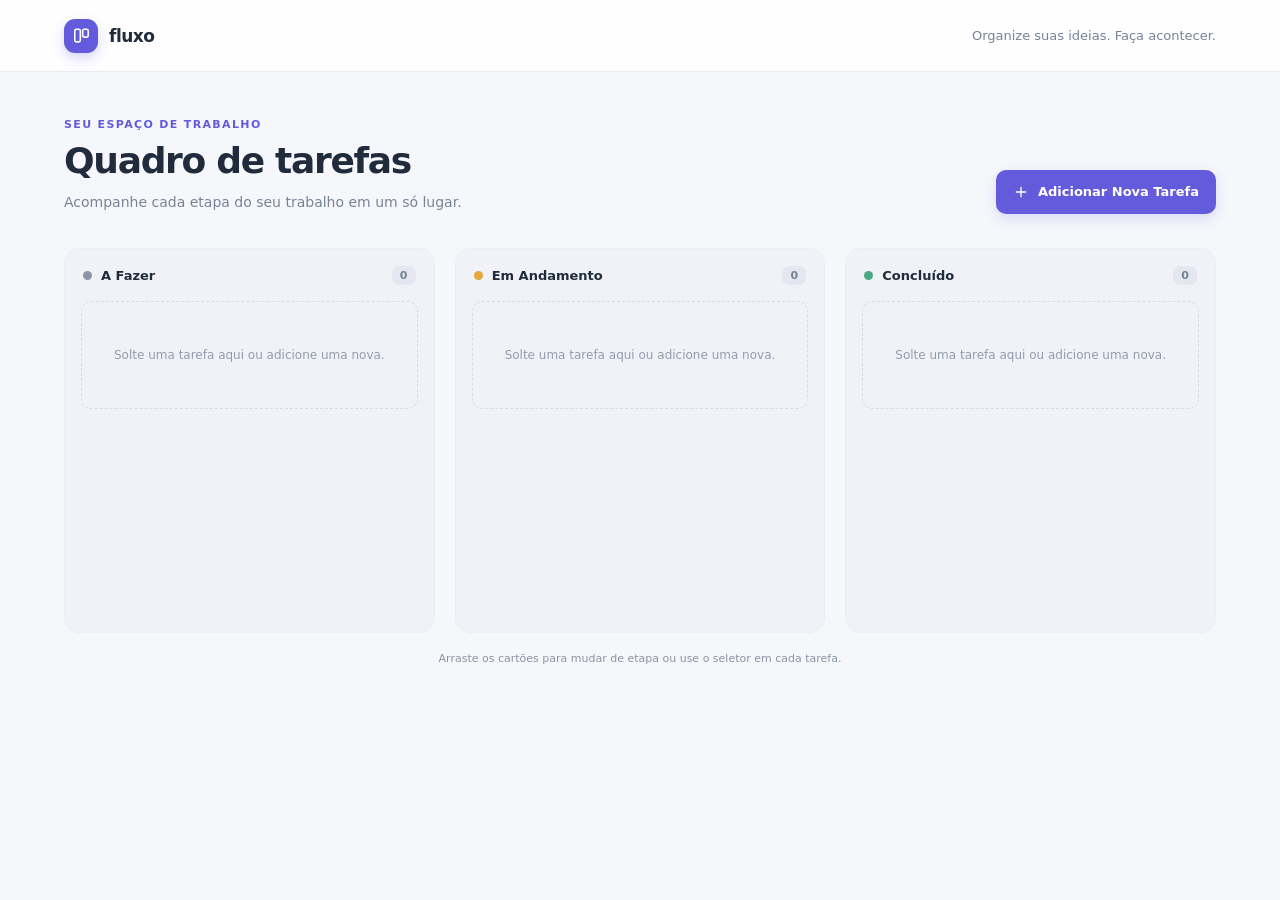
==== index.html @ c1316057 "Add files via upload" ====
<!doctype html>
<html lang="pt-BR">
<head>
  <meta charset="utf-8">
  <meta name="viewport" content="width=device-width, initial-scale=1">
  <meta name="theme-color" content="#f6f7fb">
  <title>Fluxo — Quadro Kanban</title>
  <style>
    :root {
      color-scheme: light;
      --ink: #202b3c;
      --muted: #788397;
      --line: #e8ebf1;
      --surface: #fff;
      --canvas: #f6f7fb;
      --accent: #635bdb;
      --accent-dark: #5149c5;
      --shadow: 0 8px 24px rgba(31, 42, 68, .055);
      font-family: Inter, ui-sans-serif, system-ui, -apple-system, BlinkMacSystemFont, "Segoe UI", sans-serif;
    }

    * { box-sizing: border-box; }

    body {
      min-width: 320px;
      min-height: 100vh;
      margin: 0;
      color: var(--ink);
      background: var(--canvas);
    }

    button, input, textarea, select { font: inherit; }
    button { cursor: pointer; }

    .topbar {
      height: 72px;
      display: flex;
      align-items: center;
      justify-content: space-between;
      gap: 20px;
      padding: 0 clamp(20px, 5vw, 72px);
      background: rgba(255, 255, 255, .92);
      border-bottom: 1px solid var(--line);
    }

    .brand {
      display: inline-flex;
      align-items: center;
      gap: 11px;
      font-size: 17px;
      font-weight: 750;
      letter-spacing: -.5px;
    }

    .brand-mark {
      width: 34px;
      height: 34px;
      display: grid;
      place-items: center;
      border-radius: 11px;
      color: #fff;
      background: var(--accent);
      box-shadow: 0 5px 12px rgba(99, 91, 219, .25);
    }

    .topbar-note {
      color: var(--muted);
      font-size: 13px;
    }

    main {
      width: min(1440px, 100%);
      margin: 0 auto;
      padding: 46px clamp(20px, 5vw, 72px) 64px;
    }

    .page-heading {
      display: flex;
      align-items: flex-end;
      justify-content: space-between;
      gap: 24px;
      margin-bottom: 34px;
    }

    .eyebrow {
      margin: 0 0 9px;
      color: var(--accent);
      font-size: 11px;
      font-weight: 750;
      letter-spacing: 1.35px;
      text-transform: uppercase;
    }

    h1 {
      margin: 0;
      font-size: clamp(27px, 4vw, 36px);
      line-height: 1.15;
      letter-spacing: -1.3px;
    }

    .subtitle {
      margin: 10px 0 0;
      color: var(--muted);
      font-size: 14px;
      line-height: 1.6;
    }

    .primary-button {
      min-height: 44px;
      display: inline-flex;
      align-items: center;
      justify-content: center;
      gap: 9px;
      padding: 0 17px;
      border: 0;
      border-radius: 10px;
      color: #fff;
      background: var(--accent);
      box-shadow: 0 5px 13px rgba(99, 91, 219, .19);
      font-size: 13px;
      font-weight: 700;
      white-space: nowrap;
      transition: background .18s ease, transform .18s ease;
    }

    .primary-button:hover { background: var(--accent-dark); transform: translateY(-1px); }
    .primary-button:focus-visible, .icon-button:focus-visible, .status-select:focus-visible,
    .modal-close:focus-visible, .secondary-button:focus-visible {
      outline: 3px solid rgba(99, 91, 219, .3);
      outline-offset: 2px;
    }

    .board {
      display: grid;
      grid-template-columns: repeat(3, minmax(0, 1fr));
      align-items: start;
      gap: 20px;
    }

    .column {
      min-width: 0;
      min-height: 385px;
      padding: 16px;
      border: 1px solid #eceef4;
      border-radius: 15px;
      background: #f0f2f7;
      transition: background .18s ease, border-color .18s ease;
    }

    .column.is-over {
      border-color: rgba(99, 91, 219, .48);
      background: #ecebff;
    }

    .column-heading {
      display: flex;
      align-items: center;
      justify-content: space-between;
      gap: 10px;
      margin: 1px 2px 16px;
    }

    .column-title {
      display: flex;
      align-items: center;
      gap: 9px;
      margin: 0;
      font-size: 13px;
      font-weight: 750;
    }

    .status-dot { width: 9px; height: 9px; border-radius: 50%; }
    [data-status="todo"] .status-dot { background: #8b95a7; }
    [data-status="doing"] .status-dot { background: #e5a63b; }
    [data-status="done"] .status-dot { background: #48a985; }

    .count {
      min-width: 24px;
      padding: 3px 7px;
      border-radius: 7px;
      color: #768196;
      background: #e4e7ef;
      font-size: 11px;
      font-weight: 700;
      text-align: center;
    }

    .card-list {
      min-height: 310px;
      display: flex;
      flex-direction: column;
      gap: 11px;
    }

    .task-card {
      padding: 15px 15px 12px;
      border: 1px solid #eceef3;
      border-radius: 11px;
      background: var(--surface);
      box-shadow: 0 3px 9px rgba(31, 42, 68, .035);
      transition: box-shadow .18s ease, transform .18s ease, opacity .18s ease;
    }

    .task-card:hover {
      box-shadow: 0 8px 18px rgba(31, 42, 68, .08);
      transform: translateY(-1px);
    }

    .task-card.is-dragging { opacity: .42; transform: rotate(1deg); }

    .card-top {
      display: flex;
      align-items: flex-start;
      justify-content: space-between;
      gap: 12px;
    }

    .task-title {
      margin: 0;
      overflow-wrap: anywhere;
      font-size: 13px;
      font-weight: 700;
      line-height: 1.5;
    }

    .task-description {
      margin: 8px 0 13px;
      color: var(--muted);
      font-size: 12px;
      line-height: 1.65;
      overflow-wrap: anywhere;
      white-space: pre-wrap;
    }

    .icon-button {
      width: 29px;
      height: 29px;
      flex: 0 0 29px;
      display: grid;
      place-items: center;
      margin: -4px -5px 0 0;
      padding: 0;
      border: 0;
      border-radius: 7px;
      color: #9aa2b1;
      background: transparent;
      transition: color .18s ease, background .18s ease;
    }

    .icon-button:hover { color: #d34b5e; background: #fff0f2; }

    .card-footer {
      display: flex;
      justify-content: flex-end;
      padding-top: 10px;
      border-top: 1px solid #f0f1f5;
    }

    .status-select {
      max-width: 100%;
      padding: 4px 20px 4px 7px;
      border: 0;
      border-radius: 6px;
      color: #7a8497;
      background: #f6f7fa;
      font-size: 10px;
      cursor: pointer;
    }

    .empty-state {
      display: grid;
      place-items: center;
      min-height: 108px;
      padding: 18px;
      border: 1px dashed #d7dbe5;
      border-radius: 10px;
      color: #929bad;
      font-size: 12px;
      text-align: center;
    }

    .board-hint {
      margin: 19px 0 0;
      color: #8a93a3;
      font-size: 11px;
      text-align: center;
    }

    dialog {
      width: min(440px, calc(100% - 32px));
      max-height: calc(100% - 32px);
      padding: 0;
      border: 0;
      border-radius: 16px;
      color: var(--ink);
      box-shadow: 0 24px 80px rgba(26, 34, 55, .22);
    }

    dialog::backdrop { background: rgba(27, 35, 54, .42); backdrop-filter: blur(3px); }

    .modal-content { padding: 25px; }

    .modal-header {
      display: flex;
      align-items: flex-start;
      justify-content: space-between;
      gap: 16px;
      margin-bottom: 22px;
    }

    .modal-header h2 { margin: 0; font-size: 20px; letter-spacing: -.5px; }
    .modal-header p { margin: 6px 0 0; color: var(--muted); font-size: 12px; }
    .modal-close { margin: -5px -5px 0 0; }

    .field { display: grid; gap: 7px; margin-bottom: 16px; }
    .field label { font-size: 12px; font-weight: 700; }

    .field input, .field textarea {
      width: 100%;
      padding: 11px 12px;
      border: 1px solid #dfe3eb;
      border-radius: 9px;
      color: var(--ink);
      background: #fff;
      font-size: 13px;
      outline: none;
      transition: border-color .18s ease, box-shadow .18s ease;
    }

    .field input:focus, .field textarea:focus {
      border-color: var(--accent);
      box-shadow: 0 0 0 3px rgba(99, 91, 219, .12);
    }

    .field textarea { min-height: 106px; resize: vertical; }

    .modal-actions {
      display: flex;
      justify-content: flex-end;
      gap: 9px;
      margin-top: 22px;
    }

    .secondary-button {
      min-height: 40px;
      padding: 0 14px;
      border: 1px solid var(--line);
      border-radius: 9px;
      color: #667186;
      background: #fff;
      font-size: 12px;
      font-weight: 650;
    }

    .modal-actions .primary-button { min-height: 40px; }

    .toast {
      position: fixed;
      right: 22px;
      bottom: 22px;
      z-index: 3;
      max-width: min(380px, calc(100% - 44px));
      padding: 12px 16px;
      border-radius: 10px;
      color: #fff;
      background: #273248;
      box-shadow: var(--shadow);
      font-size: 12px;
    }

    .toast[hidden] { display: none; }

    @media (max-width: 900px) {
      .board { grid-template-columns: repeat(2, minmax(0, 1fr)); }
      .column:last-child { grid-column: 1 / -1; min-height: 260px; }
      .column:last-child .card-list { min-height: 180px; }
    }

    @media (max-width: 620px) {
      .topbar { height: 62px; padding: 0 18px; }
      .topbar-note { display: none; }
      main { padding: 32px 16px 42px; }
      .page-heading { align-items: flex-start; flex-direction: column; gap: 18px; margin-bottom: 24px; }
      .page-heading .primary-button { width: 100%; }
      .board { grid-template-columns: minmax(0, 1fr); gap: 13px; }
      .column, .column:last-child { grid-column: auto; min-height: 0; padding: 14px; }
      .card-list, .column:last-child .card-list { min-height: 125px; }
      .board-hint { line-height: 1.5; }
    }

    @media (prefers-reduced-motion: reduce) {
      *, *::before, *::after { scroll-behavior: auto !important; transition-duration: .01ms !important; }
    }
  </style>
</head>
<body>
  <header class="topbar">
    <div class="brand">
      <span class="brand-mark" aria-hidden="true">
        <svg width="19" height="19" viewBox="0 0 24 24" fill="none">
          <rect x="3.5" y="4" width="7" height="16" rx="2" stroke="currentColor" stroke-width="2"/>
          <rect x="13.5" y="4" width="7" height="10" rx="2" stroke="currentColor" stroke-width="2"/>
        </svg>
      </span>
      fluxo
    </div>
    <span class="topbar-note">Organize suas ideias. Faça acontecer.</span>
  </header>

  <main>
    <section class="page-heading" aria-labelledby="page-title">
      <div>
        <p class="eyebrow">Seu espaço de trabalho</p>
        <h1 id="page-title">Quadro de tarefas</h1>
        <p class="subtitle">Acompanhe cada etapa do seu trabalho em um só lugar.</p>
      </div>
      <button class="primary-button" id="open-modal" type="button">
        <svg width="16" height="16" viewBox="0 0 24 24" fill="none" aria-hidden="true">
          <path d="M12 5v14M5 12h14" stroke="currentColor" stroke-width="2" stroke-linecap="round"/>
        </svg>
        Adicionar Nova Tarefa
      </button>
    </section>

    <section class="board" aria-label="Quadro Kanban">
      <section class="column" data-status="todo" aria-labelledby="todo-heading">
        <div class="column-heading">
          <h2 class="column-title" id="todo-heading"><span class="status-dot"></span>A Fazer</h2>
          <span class="count" aria-label="0 tarefas">0</span>
        </div>
        <div class="card-list" data-list="todo" aria-label="Tarefas a fazer"></div>
      </section>

      <section class="column" data-status="doing" aria-labelledby="doing-heading">
        <div class="column-heading">
          <h2 class="column-title" id="doing-heading"><span class="status-dot"></span>Em Andamento</h2>
          <span class="count" aria-label="0 tarefas">0</span>
        </div>
        <div class="card-list" data-list="doing" aria-label="Tarefas em andamento"></div>
      </section>

      <section class="column" data-status="done" aria-labelledby="done-heading">
        <div class="column-heading">
          <h2 class="column-title" id="done-heading"><span class="status-dot"></span>Concluído</h2>
          <span class="count" aria-label="0 tarefas">0</span>
        </div>
        <div class="card-list" data-list="done" aria-label="Tarefas concluídas"></div>
      </section>
    </section>
    <p class="board-hint">Arraste os cartões para mudar de etapa ou use o seletor em cada tarefa.</p>
  </main>

  <dialog id="task-dialog" aria-labelledby="dialog-title">
    <form class="modal-content" id="task-form">
      <div class="modal-header">
        <div>
          <h2 id="dialog-title">Nova tarefa</h2>
          <p>Adicione uma atividade ao seu quadro.</p>
        </div>
        <button class="icon-button modal-close" id="close-modal" type="button" aria-label="Fechar formulário">
          <svg width="17" height="17" viewBox="0 0 24 24" fill="none" aria-hidden="true">
            <path d="m6 6 12 12M18 6 6 18" stroke="currentColor" stroke-width="2" stroke-linecap="round"/>
          </svg>
        </button>
      </div>
      <div class="field">
        <label for="task-title">Título</label>
        <input id="task-title" name="title" type="text" maxlength="100" placeholder="Ex.: Preparar apresentação" required>
      </div>
      <div class="field">
        <label for="task-description">Descrição <span style="color:#929bad;font-weight:400">(opcional)</span></label>
        <textarea id="task-description" name="description" maxlength="500" placeholder="Inclua detalhes importantes sobre esta tarefa..."></textarea>
      </div>
      <div class="modal-actions">
        <button class="secondary-button" id="cancel-modal" type="button">Cancelar</button>
        <button class="primary-button" type="submit">Criar tarefa</button>
      </div>
    </form>
  </dialog>

  <div class="toast" id="toast" role="status" aria-live="polite" hidden></div>

  <script>
    (() => {
      const STORAGE_KEY = "fluxo-kanban-tasks-v1";
      const statuses = [
        { id: "todo", label: "A Fazer" },
        { id: "doing", label: "Em Andamento" },
        { id: "done", label: "Concluído" }
      ];
      const dialog = document.querySelector("#task-dialog");
      const form = document.querySelector("#task-form");
      const titleInput = document.querySelector("#task-title");
      const descriptionInput = document.querySelector("#task-description");
      const toast = document.querySelector("#toast");
      let tasks = [];
      let draggedTaskId = null;
      let toastTimer;

      function showToast(message) {
        toast.textContent = message;
        toast.hidden = false;
        window.clearTimeout(toastTimer);
        toastTimer = window.setTimeout(() => { toast.hidden = true; }, 3500);
      }

      function saveTasks() {
        try {
          window.localStorage.setItem(STORAGE_KEY, JSON.stringify(tasks));
          return true;
        } catch (error) {
          console.error("Não foi possível salvar as tarefas no armazenamento local.", error);
          showToast("Não foi possível salvar as alterações neste navegador.");
          return false;
        }
      }

      function loadTasks() {
        try {
          const stored = window.localStorage.getItem(STORAGE_KEY);
          if (stored === null) return [];
          const parsed = JSON.parse(stored);
          if (!Array.isArray(parsed)) throw new TypeError("O formato das tarefas salvas é inválido.");
          return parsed.filter(task =>
            task && typeof task.id === "string" &&
            typeof task.title === "string" &&
            typeof task.description === "string" &&
            statuses.some(status => status.id === task.status)
          );
        } catch (error) {
          console.error("Não foi possível carregar as tarefas salvas.", error);
          showToast("Não foi possível carregar as tarefas salvas. Um quadro vazio foi aberto.");
          return [];
        }
      }

      function makeElement(tag, className, text) {
        const element = document.createElement(tag);
        if (className) element.className = className;
        if (text !== undefined) element.textContent = text;
        return element;
      }

      function createCard(task) {
        const card = makeElement("article", "task-card");
        card.draggable = true;
        card.dataset.taskId = task.id;

        const top = makeElement("div", "card-top");
        top.append(makeElement("h3", "task-title", task.title));

        const deleteButton = makeElement("button", "icon-button");
        deleteButton.type = "button";
        deleteButton.setAttribute("aria-label", `Excluir tarefa: ${task.title}`);
        deleteButton.title = "Excluir tarefa";
        deleteButton.innerHTML = '<svg width="16" height="16" viewBox="0 0 24 24" fill="none" aria-hidden="true"><path d="M4 7h16M10 11v6m4-6v6M6 7l1 14h10l1-14M9 7V4h6v3" stroke="currentColor" stroke-width="1.8" stroke-linecap="round" stroke-linejoin="round"/></svg>';
        deleteButton.addEventListener("click", () => {
          tasks = tasks.filter(item => item.id !== task.id);
          saveTasks();
          render();
        });
        top.append(deleteButton);
        card.append(top);

        if (task.description) {
          card.append(makeElement("p", "task-description", task.description));
        }

        const footer = makeElement("div", "card-footer");
        const select = makeElement("select", "status-select");
        select.setAttribute("aria-label", `Mover "${task.title}" para`);
        statuses.forEach(status => {
          const option = makeElement("option", "", status.label);
          option.value = status.id;
          option.selected = task.status === status.id;
          select.append(option);
        });
        select.addEventListener("change", () => moveTask(task.id, select.value));
        footer.append(select);
        card.append(footer);

        card.addEventListener("dragstart", event => {
          draggedTaskId = task.id;
          card.classList.add("is-dragging");
          event.dataTransfer.effectAllowed = "move";
          event.dataTransfer.setData("text/plain", task.id);
        });
        card.addEventListener("dragend", () => {
          draggedTaskId = null;
          card.classList.remove("is-dragging");
          document.querySelectorAll(".column.is-over").forEach(column => column.classList.remove("is-over"));
        });
        return card;
      }

      function render() {
        statuses.forEach(status => {
          const list = document.querySelector(`[data-list="${status.id}"]`);
          const column = list.closest(".column");
          const columnTasks = tasks.filter(task => task.status === status.id);
          list.replaceChildren();
          column.querySelector(".count").textContent = String(columnTasks.length);
          column.querySelector(".count").setAttribute(
            "aria-label",
            `${columnTasks.length} ${columnTasks.length === 1 ? "tarefa" : "tarefas"}`
          );
          if (columnTasks.length === 0) {
            list.append(makeElement("div", "empty-state", "Solte uma tarefa aqui ou adicione uma nova."));
          } else {
            columnTasks.forEach(task => list.append(createCard(task)));
          }
        });
      }

      function moveTask(taskId, status) {
        if (!statuses.some(item => item.id === status)) return;
        const task = tasks.find(item => item.id === taskId);
        if (!task || task.status === status) return;
        task.status = status;
        saveTasks();
        render();
      }

      document.querySelector("#open-modal").addEventListener("click", () => {
        form.reset();
        dialog.showModal();
        titleInput.focus();
      });

      function closeDialog() {
        dialog.close();
        form.reset();
      }

      document.querySelector("#close-modal").addEventListener("click", closeDialog);
      document.querySelector("#cancel-modal").addEventListener("click", closeDialog);

      dialog.addEventListener("click", event => {
        if (event.target === dialog) closeDialog();
      });

      form.addEventListener("submit", event => {
        event.preventDefault();
        const title = titleInput.value.trim();
        if (!title) {
          titleInput.focus();
          return;
        }
        tasks.unshift({
          id: window.crypto && typeof window.crypto.randomUUID === "function"
            ? window.crypto.randomUUID()
            : `${Date.now()}-${Math.random().toString(16).slice(2)}`,
          title,
          description: descriptionInput.value.trim(),
          status: "todo"
        });
        saveTasks();
        render();
        closeDialog();
      });

      document.querySelectorAll(".column").forEach(column => {
        column.addEventListener("dragover", event => {
          event.preventDefault();
          event.dataTransfer.dropEffect = "move";
          column.classList.add("is-over");
        });
        column.addEventListener("dragleave", event => {
          if (!column.contains(event.relatedTarget)) column.classList.remove("is-over");
        });
        column.addEventListener("drop", event => {
          event.preventDefault();
          column.classList.remove("is-over");
          const taskId = event.dataTransfer.getData("text/plain") || draggedTaskId;
          moveTask(taskId, column.dataset.status);
        });
      });

      tasks = loadTasks();
      render();
    })();
  </script>
</body>
</html>
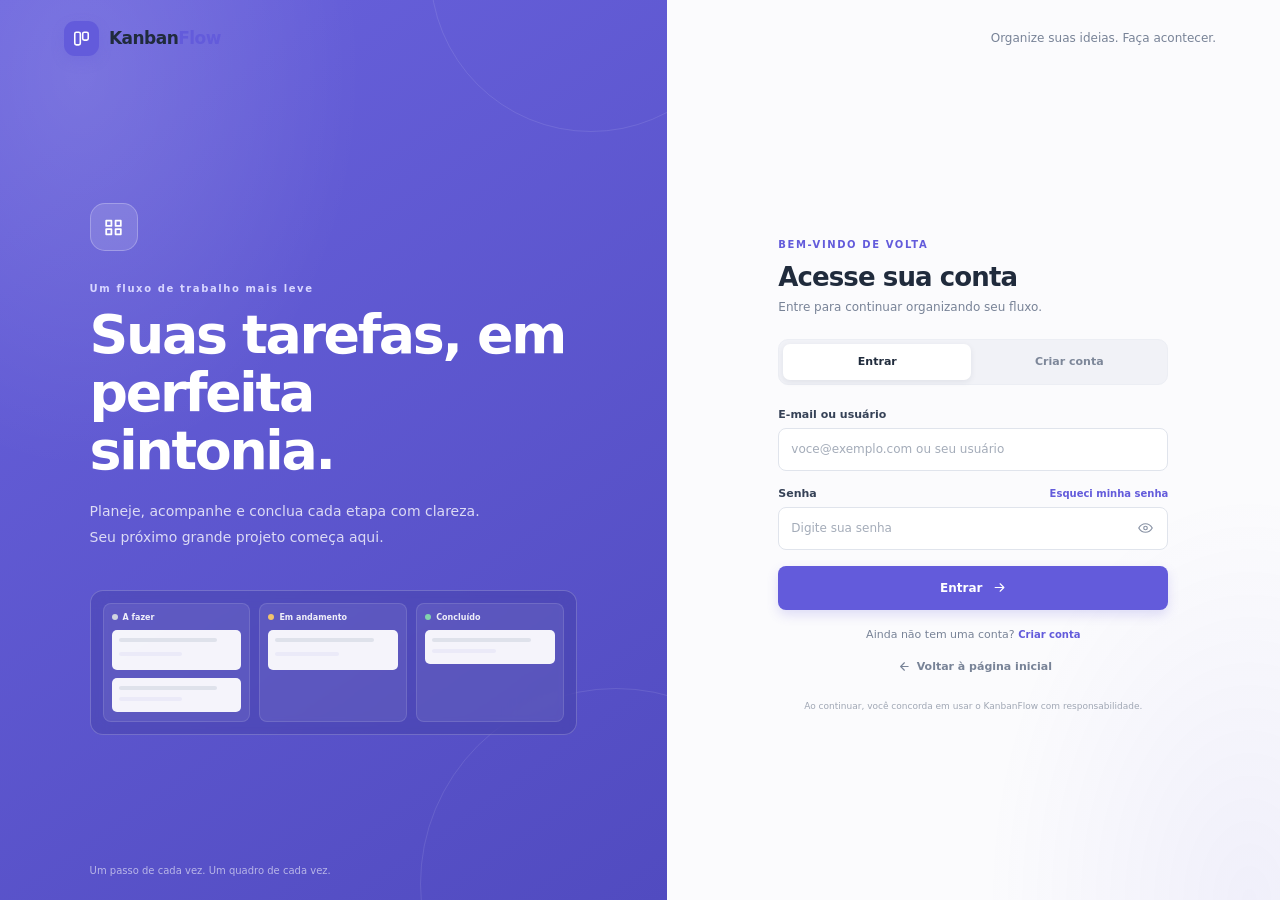
==== commit ca97bd76: "Add files via upload" ====
--- a/index.html
+++ b/index.html
@@ -3,682 +3,167 @@
 <head>
   <meta charset="utf-8">
   <meta name="viewport" content="width=device-width, initial-scale=1">
-  <meta name="theme-color" content="#f6f7fb">
-  <title>Fluxo — Quadro Kanban</title>
-  <style>
-    :root {
-      color-scheme: light;
-      --ink: #202b3c;
-      --muted: #788397;
-      --line: #e8ebf1;
-      --surface: #fff;
-      --canvas: #f6f7fb;
-      --accent: #635bdb;
-      --accent-dark: #5149c5;
-      --shadow: 0 8px 24px rgba(31, 42, 68, .055);
-      font-family: Inter, ui-sans-serif, system-ui, -apple-system, BlinkMacSystemFont, "Segoe UI", sans-serif;
-    }
-
-    * { box-sizing: border-box; }
-
-    body {
-      min-width: 320px;
-      min-height: 100vh;
-      margin: 0;
-      color: var(--ink);
-      background: var(--canvas);
-    }
-
-    button, input, textarea, select { font: inherit; }
-    button { cursor: pointer; }
-
-    .topbar {
-      height: 72px;
-      display: flex;
-      align-items: center;
-      justify-content: space-between;
-      gap: 20px;
-      padding: 0 clamp(20px, 5vw, 72px);
-      background: rgba(255, 255, 255, .92);
-      border-bottom: 1px solid var(--line);
-    }
-
-    .brand {
-      display: inline-flex;
-      align-items: center;
-      gap: 11px;
-      font-size: 17px;
-      font-weight: 750;
-      letter-spacing: -.5px;
-    }
-
-    .brand-mark {
-      width: 34px;
-      height: 34px;
-      display: grid;
-      place-items: center;
-      border-radius: 11px;
-      color: #fff;
-      background: var(--accent);
-      box-shadow: 0 5px 12px rgba(99, 91, 219, .25);
-    }
-
-    .topbar-note {
-      color: var(--muted);
-      font-size: 13px;
-    }
-
-    main {
-      width: min(1440px, 100%);
-      margin: 0 auto;
-      padding: 46px clamp(20px, 5vw, 72px) 64px;
-    }
-
-    .page-heading {
-      display: flex;
-      align-items: flex-end;
-      justify-content: space-between;
-      gap: 24px;
-      margin-bottom: 34px;
-    }
-
-    .eyebrow {
-      margin: 0 0 9px;
-      color: var(--accent);
-      font-size: 11px;
-      font-weight: 750;
-      letter-spacing: 1.35px;
-      text-transform: uppercase;
-    }
-
-    h1 {
-      margin: 0;
-      font-size: clamp(27px, 4vw, 36px);
-      line-height: 1.15;
-      letter-spacing: -1.3px;
-    }
-
-    .subtitle {
-      margin: 10px 0 0;
-      color: var(--muted);
-      font-size: 14px;
-      line-height: 1.6;
-    }
-
-    .primary-button {
-      min-height: 44px;
-      display: inline-flex;
-      align-items: center;
-      justify-content: center;
-      gap: 9px;
-      padding: 0 17px;
-      border: 0;
-      border-radius: 10px;
-      color: #fff;
-      background: var(--accent);
-      box-shadow: 0 5px 13px rgba(99, 91, 219, .19);
-      font-size: 13px;
-      font-weight: 700;
-      white-space: nowrap;
-      transition: background .18s ease, transform .18s ease;
-    }
-
-    .primary-button:hover { background: var(--accent-dark); transform: translateY(-1px); }
-    .primary-button:focus-visible, .icon-button:focus-visible, .status-select:focus-visible,
-    .modal-close:focus-visible, .secondary-button:focus-visible {
-      outline: 3px solid rgba(99, 91, 219, .3);
-      outline-offset: 2px;
-    }
-
-    .board {
-      display: grid;
-      grid-template-columns: repeat(3, minmax(0, 1fr));
-      align-items: start;
-      gap: 20px;
-    }
-
-    .column {
-      min-width: 0;
-      min-height: 385px;
-      padding: 16px;
-      border: 1px solid #eceef4;
-      border-radius: 15px;
-      background: #f0f2f7;
-      transition: background .18s ease, border-color .18s ease;
-    }
-
-    .column.is-over {
-      border-color: rgba(99, 91, 219, .48);
-      background: #ecebff;
-    }
-
-    .column-heading {
-      display: flex;
-      align-items: center;
-      justify-content: space-between;
-      gap: 10px;
-      margin: 1px 2px 16px;
-    }
-
-    .column-title {
-      display: flex;
-      align-items: center;
-      gap: 9px;
-      margin: 0;
-      font-size: 13px;
-      font-weight: 750;
-    }
-
-    .status-dot { width: 9px; height: 9px; border-radius: 50%; }
-    [data-status="todo"] .status-dot { background: #8b95a7; }
-    [data-status="doing"] .status-dot { background: #e5a63b; }
-    [data-status="done"] .status-dot { background: #48a985; }
-
-    .count {
-      min-width: 24px;
-      padding: 3px 7px;
-      border-radius: 7px;
-      color: #768196;
-      background: #e4e7ef;
-      font-size: 11px;
-      font-weight: 700;
-      text-align: center;
-    }
-
-    .card-list {
-      min-height: 310px;
-      display: flex;
-      flex-direction: column;
-      gap: 11px;
-    }
-
-    .task-card {
-      padding: 15px 15px 12px;
-      border: 1px solid #eceef3;
-      border-radius: 11px;
-      background: var(--surface);
-      box-shadow: 0 3px 9px rgba(31, 42, 68, .035);
-      transition: box-shadow .18s ease, transform .18s ease, opacity .18s ease;
-    }
-
-    .task-card:hover {
-      box-shadow: 0 8px 18px rgba(31, 42, 68, .08);
-      transform: translateY(-1px);
-    }
-
-    .task-card.is-dragging { opacity: .42; transform: rotate(1deg); }
-
-    .card-top {
-      display: flex;
-      align-items: flex-start;
-      justify-content: space-between;
-      gap: 12px;
-    }
-
-    .task-title {
-      margin: 0;
-      overflow-wrap: anywhere;
-      font-size: 13px;
-      font-weight: 700;
-      line-height: 1.5;
-    }
-
-    .task-description {
-      margin: 8px 0 13px;
-      color: var(--muted);
-      font-size: 12px;
-      line-height: 1.65;
-      overflow-wrap: anywhere;
-      white-space: pre-wrap;
-    }
-
-    .icon-button {
-      width: 29px;
-      height: 29px;
-      flex: 0 0 29px;
-      display: grid;
-      place-items: center;
-      margin: -4px -5px 0 0;
-      padding: 0;
-      border: 0;
-      border-radius: 7px;
-      color: #9aa2b1;
-      background: transparent;
-      transition: color .18s ease, background .18s ease;
-    }
-
-    .icon-button:hover { color: #d34b5e; background: #fff0f2; }
-
-    .card-footer {
-      display: flex;
-      justify-content: flex-end;
-      padding-top: 10px;
-      border-top: 1px solid #f0f1f5;
-    }
-
-    .status-select {
-      max-width: 100%;
-      padding: 4px 20px 4px 7px;
-      border: 0;
-      border-radius: 6px;
-      color: #7a8497;
-      background: #f6f7fa;
-      font-size: 10px;
-      cursor: pointer;
-    }
-
-    .empty-state {
-      display: grid;
-      place-items: center;
-      min-height: 108px;
-      padding: 18px;
-      border: 1px dashed #d7dbe5;
-      border-radius: 10px;
-      color: #929bad;
-      font-size: 12px;
-      text-align: center;
-    }
-
-    .board-hint {
-      margin: 19px 0 0;
-      color: #8a93a3;
-      font-size: 11px;
-      text-align: center;
-    }
-
-    dialog {
-      width: min(440px, calc(100% - 32px));
-      max-height: calc(100% - 32px);
-      padding: 0;
-      border: 0;
-      border-radius: 16px;
-      color: var(--ink);
-      box-shadow: 0 24px 80px rgba(26, 34, 55, .22);
-    }
-
-    dialog::backdrop { background: rgba(27, 35, 54, .42); backdrop-filter: blur(3px); }
-
-    .modal-content { padding: 25px; }
-
-    .modal-header {
-      display: flex;
-      align-items: flex-start;
-      justify-content: space-between;
-      gap: 16px;
-      margin-bottom: 22px;
-    }
-
-    .modal-header h2 { margin: 0; font-size: 20px; letter-spacing: -.5px; }
-    .modal-header p { margin: 6px 0 0; color: var(--muted); font-size: 12px; }
-    .modal-close { margin: -5px -5px 0 0; }
-
-    .field { display: grid; gap: 7px; margin-bottom: 16px; }
-    .field label { font-size: 12px; font-weight: 700; }
-
-    .field input, .field textarea {
-      width: 100%;
-      padding: 11px 12px;
-      border: 1px solid #dfe3eb;
-      border-radius: 9px;
-      color: var(--ink);
-      background: #fff;
-      font-size: 13px;
-      outline: none;
-      transition: border-color .18s ease, box-shadow .18s ease;
-    }
-
-    .field input:focus, .field textarea:focus {
-      border-color: var(--accent);
-      box-shadow: 0 0 0 3px rgba(99, 91, 219, .12);
-    }
-
-    .field textarea { min-height: 106px; resize: vertical; }
-
-    .modal-actions {
-      display: flex;
-      justify-content: flex-end;
-      gap: 9px;
-      margin-top: 22px;
-    }
-
-    .secondary-button {
-      min-height: 40px;
-      padding: 0 14px;
-      border: 1px solid var(--line);
-      border-radius: 9px;
-      color: #667186;
-      background: #fff;
-      font-size: 12px;
-      font-weight: 650;
-    }
-
-    .modal-actions .primary-button { min-height: 40px; }
-
-    .toast {
-      position: fixed;
-      right: 22px;
-      bottom: 22px;
-      z-index: 3;
-      max-width: min(380px, calc(100% - 44px));
-      padding: 12px 16px;
-      border-radius: 10px;
-      color: #fff;
-      background: #273248;
-      box-shadow: var(--shadow);
-      font-size: 12px;
-    }
-
-    .toast[hidden] { display: none; }
-
-    @media (max-width: 900px) {
-      .board { grid-template-columns: repeat(2, minmax(0, 1fr)); }
-      .column:last-child { grid-column: 1 / -1; min-height: 260px; }
-      .column:last-child .card-list { min-height: 180px; }
-    }
-
-    @media (max-width: 620px) {
-      .topbar { height: 62px; padding: 0 18px; }
-      .topbar-note { display: none; }
-      main { padding: 32px 16px 42px; }
-      .page-heading { align-items: flex-start; flex-direction: column; gap: 18px; margin-bottom: 24px; }
-      .page-heading .primary-button { width: 100%; }
-      .board { grid-template-columns: minmax(0, 1fr); gap: 13px; }
-      .column, .column:last-child { grid-column: auto; min-height: 0; padding: 14px; }
-      .card-list, .column:last-child .card-list { min-height: 125px; }
-      .board-hint { line-height: 1.5; }
-    }
-
-    @media (prefers-reduced-motion: reduce) {
-      *, *::before, *::after { scroll-behavior: auto !important; transition-duration: .01ms !important; }
-    }
-  </style>
+  <meta name="theme-color" content="#f5f6fb">
+  <title>Entrar ou criar conta — KanbanFlow</title>
+  <link rel="stylesheet" href="style.css">
+  <script src="script.js" defer></script>
 </head>
 <body>
-  <header class="topbar">
-    <div class="brand">
+  <header class="site-header">
+    <a class="brand" href="index.html" aria-label="KanbanFlow, página inicial">
       <span class="brand-mark" aria-hidden="true">
-        <svg width="19" height="19" viewBox="0 0 24 24" fill="none">
+        <svg viewBox="0 0 24 24" fill="none">
           <rect x="3.5" y="4" width="7" height="16" rx="2" stroke="currentColor" stroke-width="2"/>
           <rect x="13.5" y="4" width="7" height="10" rx="2" stroke="currentColor" stroke-width="2"/>
         </svg>
       </span>
-      fluxo
-    </div>
-    <span class="topbar-note">Organize suas ideias. Faça acontecer.</span>
+      <span>Kanban<span class="brand-light">Flow</span></span>
+    </a>
+    <p class="header-caption">Organize suas ideias. Faça acontecer.</p>
   </header>
 
-  <main>
-    <section class="page-heading" aria-labelledby="page-title">
-      <div>
-        <p class="eyebrow">Seu espaço de trabalho</p>
-        <h1 id="page-title">Quadro de tarefas</h1>
-        <p class="subtitle">Acompanhe cada etapa do seu trabalho em um só lugar.</p>
+  <main class="auth-layout">
+    <section class="welcome-panel" aria-label="Sobre o KanbanFlow">
+      <div class="welcome-content">
+        <span class="welcome-icon" aria-hidden="true">
+          <svg viewBox="0 0 24 24" fill="none">
+            <path d="M5 5.5h5v5H5zM14 5.5h5v5h-5zM5 13.5h5v5H5zM14 13.5h5v5h-5z" stroke="currentColor" stroke-width="1.7" stroke-linejoin="round"/>
+          </svg>
+        </span>
+        <p class="eyebrow">Um fluxo de trabalho mais leve</p>
+        <h1>Suas tarefas, em perfeita sintonia.</h1>
+        <p class="welcome-copy">Planeje, acompanhe e conclua cada etapa com clareza. Seu próximo grande projeto começa aqui.</p>
+        <div class="workflow-preview" aria-hidden="true">
+          <div class="preview-column">
+            <span class="preview-heading"><i class="dot dot-todo"></i>A fazer</span>
+            <span class="preview-card"><i></i><i></i></span>
+            <span class="preview-card short"><i></i><i></i></span>
+          </div>
+          <div class="preview-column">
+            <span class="preview-heading"><i class="dot dot-doing"></i>Em andamento</span>
+            <span class="preview-card"><i></i><i></i></span>
+          </div>
+          <div class="preview-column">
+            <span class="preview-heading"><i class="dot dot-done"></i>Concluído</span>
+            <span class="preview-card short"><i></i><i></i></span>
+          </div>
+        </div>
       </div>
-      <button class="primary-button" id="open-modal" type="button">
-        <svg width="16" height="16" viewBox="0 0 24 24" fill="none" aria-hidden="true">
-          <path d="M12 5v14M5 12h14" stroke="currentColor" stroke-width="2" stroke-linecap="round"/>
-        </svg>
-        Adicionar Nova Tarefa
-      </button>
+      <p class="welcome-footer">Um passo de cada vez. Um quadro de cada vez.</p>
     </section>
 
-    <section class="board" aria-label="Quadro Kanban">
-      <section class="column" data-status="todo" aria-labelledby="todo-heading">
-        <div class="column-heading">
-          <h2 class="column-title" id="todo-heading"><span class="status-dot"></span>A Fazer</h2>
-          <span class="count" aria-label="0 tarefas">0</span>
+    <section class="form-panel" aria-label="Acesso à sua conta">
+      <div class="auth-card">
+        <div class="mobile-brand brand" aria-hidden="true">
+          <span class="brand-mark">
+            <svg viewBox="0 0 24 24" fill="none">
+              <rect x="3.5" y="4" width="7" height="16" rx="2" stroke="currentColor" stroke-width="2"/>
+              <rect x="13.5" y="4" width="7" height="10" rx="2" stroke="currentColor" stroke-width="2"/>
+            </svg>
+          </span>
+          <span>Kanban<span class="brand-light">Flow</span></span>
         </div>
-        <div class="card-list" data-list="todo" aria-label="Tarefas a fazer"></div>
-      </section>
 
-      <section class="column" data-status="doing" aria-labelledby="doing-heading">
-        <div class="column-heading">
-          <h2 class="column-title" id="doing-heading"><span class="status-dot"></span>Em Andamento</h2>
-          <span class="count" aria-label="0 tarefas">0</span>
+        <div class="auth-heading">
+          <p class="eyebrow" id="form-eyebrow">BEM-VINDO DE VOLTA</p>
+          <h2 id="form-title">Acesse sua conta</h2>
+          <p id="form-subtitle">Entre para continuar organizando seu fluxo.</p>
         </div>
-        <div class="card-list" data-list="doing" aria-label="Tarefas em andamento"></div>
-      </section>
 
-      <section class="column" data-status="done" aria-labelledby="done-heading">
-        <div class="column-heading">
-          <h2 class="column-title" id="done-heading"><span class="status-dot"></span>Concluído</h2>
-          <span class="count" aria-label="0 tarefas">0</span>
+        <div class="auth-tabs" role="tablist" aria-label="Tipo de acesso">
+          <button class="auth-tab is-active" id="login-tab" type="button" role="tab" aria-selected="true" aria-controls="login-panel">Entrar</button>
+          <button class="auth-tab" id="register-tab" type="button" role="tab" aria-selected="false" aria-controls="register-panel">Criar conta</button>
         </div>
-        <div class="card-list" data-list="done" aria-label="Tarefas concluídas"></div>
-      </section>
+
+        <form class="auth-form" id="login-panel" role="tabpanel" aria-labelledby="login-tab" novalidate>
+          <div class="field">
+            <label for="login-identifier">E-mail ou usuário</label>
+            <input id="login-identifier" name="identifier" type="text" autocomplete="username" autocapitalize="none" spellcheck="false" placeholder="voce@exemplo.com ou seu usuário" required aria-describedby="login-identifier-error">
+            <small class="field-error" id="login-identifier-error" aria-live="polite"></small>
+          </div>
+          <div class="field">
+            <div class="label-row">
+              <label for="login-password">Senha</label>
+              <a class="text-link" id="forgot-password" href="#">Esqueci minha senha</a>
+            </div>
+            <div class="password-wrap">
+              <input id="login-password" name="password" type="password" autocomplete="current-password" placeholder="Digite sua senha" required aria-describedby="login-password-error">
+              <button class="password-toggle" type="button" data-password-toggle="login-password" aria-label="Mostrar senha" aria-pressed="false">
+                <svg viewBox="0 0 24 24" fill="none" aria-hidden="true">
+                  <path d="M2.5 12s3.4-6 9.5-6 9.5 6 9.5 6-3.4 6-9.5 6-9.5-6-9.5-6Z" stroke="currentColor" stroke-width="1.7"/>
+                  <circle cx="12" cy="12" r="2.5" stroke="currentColor" stroke-width="1.7"/>
+                </svg>
+              </button>
+            </div>
+            <small class="field-error" id="login-password-error" aria-live="polite"></small>
+          </div>
+          <p class="form-message" id="login-message" role="alert" aria-live="polite" hidden></p>
+          <button class="submit-button" type="submit">
+            <span class="button-label">Entrar</span>
+            <span class="button-spinner" aria-hidden="true"></span>
+            <svg viewBox="0 0 24 24" fill="none" aria-hidden="true">
+              <path d="M5 12h14m-6-6 6 6-6 6" stroke="currentColor" stroke-width="1.8" stroke-linecap="round" stroke-linejoin="round"/>
+            </svg>
+          </button>
+          <p class="switch-copy">Ainda não tem uma conta? <button class="inline-link" type="button" data-switch="register">Criar conta</button></p>
+        </form>
+
+        <form class="auth-form" id="register-panel" role="tabpanel" aria-labelledby="register-tab" novalidate hidden>
+          <div class="field">
+            <label for="register-name">Nome</label>
+            <input id="register-name" name="name" type="text" autocomplete="name" maxlength="100" placeholder="Como podemos te chamar?" required aria-describedby="register-name-error">
+            <small class="field-error" id="register-name-error" aria-live="polite"></small>
+          </div>
+          <div class="field">
+            <label for="register-email">E-mail</label>
+            <input id="register-email" name="email" type="email" autocomplete="email" placeholder="voce@exemplo.com" required aria-describedby="register-email-error">
+            <small class="field-error" id="register-email-error" aria-live="polite"></small>
+          </div>
+          <div class="field">
+            <label for="register-password">Senha</label>
+            <div class="password-wrap">
+              <input id="register-password" name="password" type="password" autocomplete="new-password" placeholder="Mínimo de 8 caracteres" required aria-describedby="register-password-error">
+              <button class="password-toggle" type="button" data-password-toggle="register-password" aria-label="Mostrar senha" aria-pressed="false">
+                <svg viewBox="0 0 24 24" fill="none" aria-hidden="true">
+                  <path d="M2.5 12s3.4-6 9.5-6 9.5 6 9.5 6-3.4 6-9.5 6-9.5-6-9.5-6Z" stroke="currentColor" stroke-width="1.7"/>
+                  <circle cx="12" cy="12" r="2.5" stroke="currentColor" stroke-width="1.7"/>
+                </svg>
+              </button>
+            </div>
+            <small class="field-error" id="register-password-error" aria-live="polite"></small>
+          </div>
+          <div class="field">
+            <label for="register-confirm-password">Confirmar senha</label>
+            <div class="password-wrap">
+              <input id="register-confirm-password" name="confirmPassword" type="password" autocomplete="new-password" placeholder="Digite a senha novamente" required aria-describedby="register-confirm-password-error">
+              <button class="password-toggle" type="button" data-password-toggle="register-confirm-password" aria-label="Mostrar senha" aria-pressed="false">
+                <svg viewBox="0 0 24 24" fill="none" aria-hidden="true">
+                  <path d="M2.5 12s3.4-6 9.5-6 9.5 6 9.5 6-3.4 6-9.5 6-9.5-6-9.5-6Z" stroke="currentColor" stroke-width="1.7"/>
+                  <circle cx="12" cy="12" r="2.5" stroke="currentColor" stroke-width="1.7"/>
+                </svg>
+              </button>
+            </div>
+            <small class="field-error" id="register-confirm-password-error" aria-live="polite"></small>
+          </div>
+          <p class="form-message" id="register-message" role="status" aria-live="polite" hidden></p>
+          <button class="submit-button" type="submit">
+            <span class="button-label">Criar conta</span>
+            <span class="button-spinner" aria-hidden="true"></span>
+            <svg viewBox="0 0 24 24" fill="none" aria-hidden="true">
+              <path d="M5 12h14m-6-6 6 6-6 6" stroke="currentColor" stroke-width="1.8" stroke-linecap="round" stroke-linejoin="round"/>
+            </svg>
+          </button>
+          <p class="switch-copy">Já tem uma conta? <button class="inline-link" type="button" data-switch="login">Entrar</button></p>
+        </form>
+        <a class="home-link" href="./index.html">
+          <svg viewBox="0 0 24 24" fill="none" aria-hidden="true">
+            <path d="m15 18-6-6 6-6M9 12h12" stroke="currentColor" stroke-width="1.8" stroke-linecap="round" stroke-linejoin="round"/>
+          </svg>
+          Voltar à página inicial
+        </a>
+        <p class="privacy-note">Ao continuar, você concorda em usar o KanbanFlow com responsabilidade.</p>
+      </div>
     </section>
-    <p class="board-hint">Arraste os cartões para mudar de etapa ou use o seletor em cada tarefa.</p>
   </main>
-
-  <dialog id="task-dialog" aria-labelledby="dialog-title">
-    <form class="modal-content" id="task-form">
-      <div class="modal-header">
-        <div>
-          <h2 id="dialog-title">Nova tarefa</h2>
-          <p>Adicione uma atividade ao seu quadro.</p>
-        </div>
-        <button class="icon-button modal-close" id="close-modal" type="button" aria-label="Fechar formulário">
-          <svg width="17" height="17" viewBox="0 0 24 24" fill="none" aria-hidden="true">
-            <path d="m6 6 12 12M18 6 6 18" stroke="currentColor" stroke-width="2" stroke-linecap="round"/>
-          </svg>
-        </button>
-      </div>
-      <div class="field">
-        <label for="task-title">Título</label>
-        <input id="task-title" name="title" type="text" maxlength="100" placeholder="Ex.: Preparar apresentação" required>
-      </div>
-      <div class="field">
-        <label for="task-description">Descrição <span style="color:#929bad;font-weight:400">(opcional)</span></label>
-        <textarea id="task-description" name="description" maxlength="500" placeholder="Inclua detalhes importantes sobre esta tarefa..."></textarea>
-      </div>
-      <div class="modal-actions">
-        <button class="secondary-button" id="cancel-modal" type="button">Cancelar</button>
-        <button class="primary-button" type="submit">Criar tarefa</button>
-      </div>
-    </form>
-  </dialog>
-
-  <div class="toast" id="toast" role="status" aria-live="polite" hidden></div>
-
-  <script>
-    (() => {
-      const STORAGE_KEY = "fluxo-kanban-tasks-v1";
-      const statuses = [
-        { id: "todo", label: "A Fazer" },
-        { id: "doing", label: "Em Andamento" },
-        { id: "done", label: "Concluído" }
-      ];
-      const dialog = document.querySelector("#task-dialog");
-      const form = document.querySelector("#task-form");
-      const titleInput = document.querySelector("#task-title");
-      const descriptionInput = document.querySelector("#task-description");
-      const toast = document.querySelector("#toast");
-      let tasks = [];
-      let draggedTaskId = null;
-      let toastTimer;
-
-      function showToast(message) {
-        toast.textContent = message;
-        toast.hidden = false;
-        window.clearTimeout(toastTimer);
-        toastTimer = window.setTimeout(() => { toast.hidden = true; }, 3500);
-      }
-
-      function saveTasks() {
-        try {
-          window.localStorage.setItem(STORAGE_KEY, JSON.stringify(tasks));
-          return true;
-        } catch (error) {
-          console.error("Não foi possível salvar as tarefas no armazenamento local.", error);
-          showToast("Não foi possível salvar as alterações neste navegador.");
-          return false;
-        }
-      }
-
-      function loadTasks() {
-        try {
-          const stored = window.localStorage.getItem(STORAGE_KEY);
-          if (stored === null) return [];
-          const parsed = JSON.parse(stored);
-          if (!Array.isArray(parsed)) throw new TypeError("O formato das tarefas salvas é inválido.");
-          return parsed.filter(task =>
-            task && typeof task.id === "string" &&
-            typeof task.title === "string" &&
-            typeof task.description === "string" &&
-            statuses.some(status => status.id === task.status)
-          );
-        } catch (error) {
-          console.error("Não foi possível carregar as tarefas salvas.", error);
-          showToast("Não foi possível carregar as tarefas salvas. Um quadro vazio foi aberto.");
-          return [];
-        }
-      }
-
-      function makeElement(tag, className, text) {
-        const element = document.createElement(tag);
-        if (className) element.className = className;
-        if (text !== undefined) element.textContent = text;
-        return element;
-      }
-
-      function createCard(task) {
-        const card = makeElement("article", "task-card");
-        card.draggable = true;
-        card.dataset.taskId = task.id;
-
-        const top = makeElement("div", "card-top");
-        top.append(makeElement("h3", "task-title", task.title));
-
-        const deleteButton = makeElement("button", "icon-button");
-        deleteButton.type = "button";
-        deleteButton.setAttribute("aria-label", `Excluir tarefa: ${task.title}`);
-        deleteButton.title = "Excluir tarefa";
-        deleteButton.innerHTML = '<svg width="16" height="16" viewBox="0 0 24 24" fill="none" aria-hidden="true"><path d="M4 7h16M10 11v6m4-6v6M6 7l1 14h10l1-14M9 7V4h6v3" stroke="currentColor" stroke-width="1.8" stroke-linecap="round" stroke-linejoin="round"/></svg>';
-        deleteButton.addEventListener("click", () => {
-          tasks = tasks.filter(item => item.id !== task.id);
-          saveTasks();
-          render();
-        });
-        top.append(deleteButton);
-        card.append(top);
-
-        if (task.description) {
-          card.append(makeElement("p", "task-description", task.description));
-        }
-
-        const footer = makeElement("div", "card-footer");
-        const select = makeElement("select", "status-select");
-        select.setAttribute("aria-label", `Mover "${task.title}" para`);
-        statuses.forEach(status => {
-          const option = makeElement("option", "", status.label);
-          option.value = status.id;
-          option.selected = task.status === status.id;
-          select.append(option);
-        });
-        select.addEventListener("change", () => moveTask(task.id, select.value));
-        footer.append(select);
-        card.append(footer);
-
-        card.addEventListener("dragstart", event => {
-          draggedTaskId = task.id;
-          card.classList.add("is-dragging");
-          event.dataTransfer.effectAllowed = "move";
-          event.dataTransfer.setData("text/plain", task.id);
-        });
-        card.addEventListener("dragend", () => {
-          draggedTaskId = null;
-          card.classList.remove("is-dragging");
-          document.querySelectorAll(".column.is-over").forEach(column => column.classList.remove("is-over"));
-        });
-        return card;
-      }
-
-      function render() {
-        statuses.forEach(status => {
-          const list = document.querySelector(`[data-list="${status.id}"]`);
-          const column = list.closest(".column");
-          const columnTasks = tasks.filter(task => task.status === status.id);
-          list.replaceChildren();
-          column.querySelector(".count").textContent = String(columnTasks.length);
-          column.querySelector(".count").setAttribute(
-            "aria-label",
-            `${columnTasks.length} ${columnTasks.length === 1 ? "tarefa" : "tarefas"}`
-          );
-          if (columnTasks.length === 0) {
-            list.append(makeElement("div", "empty-state", "Solte uma tarefa aqui ou adicione uma nova."));
-          } else {
-            columnTasks.forEach(task => list.append(createCard(task)));
-          }
-        });
-      }
-
-      function moveTask(taskId, status) {
-        if (!statuses.some(item => item.id === status)) return;
-        const task = tasks.find(item => item.id === taskId);
-        if (!task || task.status === status) return;
-        task.status = status;
-        saveTasks();
-        render();
-      }
-
-      document.querySelector("#open-modal").addEventListener("click", () => {
-        form.reset();
-        dialog.showModal();
-        titleInput.focus();
-      });
-
-      function closeDialog() {
-        dialog.close();
-        form.reset();
-      }
-
-      document.querySelector("#close-modal").addEventListener("click", closeDialog);
-      document.querySelector("#cancel-modal").addEventListener("click", closeDialog);
-
-      dialog.addEventListener("click", event => {
-        if (event.target === dialog) closeDialog();
-      });
-
-      form.addEventListener("submit", event => {
-        event.preventDefault();
-        const title = titleInput.value.trim();
-        if (!title) {
-          titleInput.focus();
-          return;
-        }
-        tasks.unshift({
-          id: window.crypto && typeof window.crypto.randomUUID === "function"
-            ? window.crypto.randomUUID()
-            : `${Date.now()}-${Math.random().toString(16).slice(2)}`,
-          title,
-          description: descriptionInput.value.trim(),
-          status: "todo"
-        });
-        saveTasks();
-        render();
-        closeDialog();
-      });
-
-      document.querySelectorAll(".column").forEach(column => {
-        column.addEventListener("dragover", event => {
-          event.preventDefault();
-          event.dataTransfer.dropEffect = "move";
-          column.classList.add("is-over");
-        });
-        column.addEventListener("dragleave", event => {
-          if (!column.contains(event.relatedTarget)) column.classList.remove("is-over");
-        });
-        column.addEventListener("drop", event => {
-          event.preventDefault();
-          column.classList.remove("is-over");
-          const taskId = event.dataTransfer.getData("text/plain") || draggedTaskId;
-          moveTask(taskId, column.dataset.status);
-        });
-      });
-
-      tasks = loadTasks();
-      render();
-    })();
-  </script>
 </body>
 </html>
--- a/style.css
+++ b/style.css
@@ -0,0 +1,436 @@
+:root {
+  color-scheme: light;
+  --ink: #202b3c;
+  --muted: #788397;
+  --line: #e8ebf1;
+  --accent: #635bdb;
+  --accent-dark: #5149c5;
+  --canvas: #f5f6fb;
+  --green: #2c9b73;
+  --red: #d34b5e;
+  font-family: Inter, ui-sans-serif, system-ui, -apple-system, BlinkMacSystemFont, "Segoe UI", sans-serif;
+}
+
+* { box-sizing: border-box; }
+
+body {
+  min-width: 320px;
+  min-height: 100vh;
+  margin: 0;
+  color: var(--ink);
+  background: var(--canvas);
+}
+
+button, input { font: inherit; }
+button, a { -webkit-tap-highlight-color: transparent; }
+
+.site-header {
+  position: absolute;
+  inset: 0 0 auto;
+  z-index: 1;
+  height: 76px;
+  display: flex;
+  align-items: center;
+  justify-content: space-between;
+  padding: 0 clamp(24px, 5vw, 76px);
+}
+
+.brand {
+  display: inline-flex;
+  align-items: center;
+  gap: 10px;
+  color: var(--ink);
+  font-size: 17px;
+  font-weight: 780;
+  letter-spacing: -.55px;
+  text-decoration: none;
+}
+
+.brand-mark {
+  width: 35px;
+  height: 35px;
+  display: grid;
+  place-items: center;
+  border-radius: 11px;
+  color: white;
+  background: var(--accent);
+  box-shadow: 0 5px 13px rgba(99, 91, 219, .23);
+}
+
+.brand-mark svg { width: 19px; height: 19px; }
+.brand-light { color: var(--accent); font-weight: 600; }
+
+.header-caption {
+  margin: 0;
+  color: #788397;
+  font-size: 12px;
+}
+
+.auth-layout {
+  min-height: 100vh;
+  display: grid;
+  grid-template-columns: minmax(0, 1fr) minmax(440px, .92fr);
+}
+
+.welcome-panel {
+  position: relative;
+  display: flex;
+  align-items: center;
+  justify-content: center;
+  overflow: hidden;
+  padding: 110px clamp(36px, 7vw, 110px) 72px;
+  color: white;
+  background:
+    radial-gradient(ellipse at 12% 8%, rgba(255,255,255,.13), transparent 34%),
+    linear-gradient(145deg, #6962dd 0%, #514bc0 100%);
+}
+
+.welcome-panel::before, .welcome-panel::after {
+  position: absolute;
+  width: 320px;
+  height: 320px;
+  border: 1px solid rgba(255,255,255,.1);
+  border-radius: 50%;
+  content: "";
+  pointer-events: none;
+}
+
+.welcome-panel::before { top: -190px; right: -85px; }
+.welcome-panel::after { right: -145px; bottom: -180px; width: 390px; height: 390px; }
+
+.welcome-content {
+  position: relative;
+  z-index: 1;
+  width: min(100%, 490px);
+}
+
+.welcome-icon {
+  width: 48px;
+  height: 48px;
+  display: grid;
+  place-items: center;
+  margin-bottom: 32px;
+  border: 1px solid rgba(255,255,255,.25);
+  border-radius: 15px;
+  background: rgba(255,255,255,.13);
+}
+
+.welcome-icon svg { width: 25px; height: 25px; }
+.eyebrow { margin: 0 0 12px; font-size: 10px; font-weight: 760; letter-spacing: 1.6px; }
+
+.welcome-panel .eyebrow { color: #d8d6ff; }
+
+.welcome-panel h1 {
+  max-width: 480px;
+  margin: 0;
+  font-size: clamp(36px, 4.2vw, 54px);
+  font-weight: 720;
+  letter-spacing: -2.3px;
+  line-height: 1.08;
+}
+
+.welcome-copy {
+  max-width: 410px;
+  margin: 19px 0 0;
+  color: rgba(255,255,255,.78);
+  font-size: 14px;
+  line-height: 1.8;
+}
+
+.workflow-preview {
+  display: grid;
+  grid-template-columns: repeat(3, minmax(0, 1fr));
+  gap: 9px;
+  margin-top: 40px;
+  padding: 12px;
+  border: 1px solid rgba(255,255,255,.2);
+  border-radius: 13px;
+  background: rgba(40,37,115,.19);
+  backdrop-filter: blur(8px);
+}
+
+.preview-column {
+  min-width: 0;
+  display: flex;
+  flex-direction: column;
+  gap: 8px;
+  padding: 9px 8px;
+  border: 1px solid rgba(255,255,255,.12);
+  border-radius: 8px;
+  background: rgba(255,255,255,.075);
+}
+
+.preview-heading {
+  display: flex;
+  align-items: center;
+  gap: 5px;
+  overflow: hidden;
+  color: rgba(255,255,255,.9);
+  font-size: 8px;
+  font-weight: 650;
+  white-space: nowrap;
+}
+
+.dot { width: 6px; height: 6px; flex: 0 0 6px; border-radius: 50%; }
+.dot-todo { background: #d0d4df; }
+.dot-doing { background: #f1c36d; }
+.dot-done { background: #82d2ad; }
+
+.preview-card {
+  display: grid;
+  gap: 5px;
+  min-height: 40px;
+  padding: 8px 7px;
+  border-radius: 5px;
+  background: rgba(255,255,255,.94);
+}
+
+.preview-card i { width: 85%; height: 4px; border-radius: 4px; background: #dfe2eb; }
+.preview-card i + i { width: 55%; background: #ebeaf8; }
+.preview-card.short { min-height: 34px; }
+
+.welcome-footer {
+  position: absolute;
+  bottom: 24px;
+  left: clamp(36px, 7vw, 110px);
+  margin: 0;
+  color: rgba(255,255,255,.58);
+  font-size: 10px;
+}
+
+.form-panel {
+  display: grid;
+  place-items: center;
+  padding: 100px clamp(28px, 6vw, 80px) 48px;
+  background:
+    radial-gradient(ellipse at 95% 100%, rgba(99,91,219,.07), transparent 32%),
+    #fbfbfd;
+}
+
+.auth-card { width: min(100%, 390px); }
+.mobile-brand { display: none; }
+
+.auth-heading { margin-bottom: 25px; }
+.auth-heading .eyebrow { color: var(--accent); }
+.auth-heading h2 { margin: 0; font-size: 26px; letter-spacing: -.9px; }
+.auth-heading > p:last-child { margin: 8px 0 0; color: var(--muted); font-size: 12px; }
+
+.auth-tabs {
+  display: grid;
+  grid-template-columns: 1fr 1fr;
+  gap: 4px;
+  margin-bottom: 23px;
+  padding: 4px;
+  border: 1px solid #eceef4;
+  border-radius: 10px;
+  background: #f1f2f7;
+}
+
+.auth-tab {
+  min-height: 36px;
+  border: 0;
+  border-radius: 7px;
+  color: #7d8799;
+  background: transparent;
+  font-size: 11px;
+  font-weight: 680;
+  transition: color .18s ease, background .18s ease, box-shadow .18s ease;
+}
+
+.auth-tab.is-active {
+  color: var(--ink);
+  background: #fff;
+  box-shadow: 0 2px 6px rgba(31,42,68,.08);
+}
+
+.auth-form[hidden] { display: none; }
+.field { display: grid; gap: 7px; margin-bottom: 16px; }
+
+.field label {
+  color: #354156;
+  font-size: 11px;
+  font-weight: 690;
+}
+
+.label-row { display: flex; align-items: center; justify-content: space-between; gap: 12px; }
+
+.field input {
+  width: 100%;
+  height: 43px;
+  padding: 0 12px;
+  border: 1px solid #e0e4ec;
+  border-radius: 8px;
+  outline: none;
+  color: var(--ink);
+  background: #fff;
+  font-size: 12px;
+  transition: border-color .16s ease, box-shadow .16s ease, background .16s ease;
+}
+
+.field input::placeholder { color: #a4acb9; }
+.field input:hover { border-color: #cbd0dc; }
+
+.field input:focus {
+  border-color: var(--accent);
+  box-shadow: 0 0 0 3px rgba(99,91,219,.11);
+}
+
+.field input.is-invalid { border-color: var(--red); background: #fffafb; }
+.field input.is-invalid:focus { box-shadow: 0 0 0 3px rgba(211,75,94,.1); }
+.field input.is-valid { border-color: var(--green); }
+
+.password-wrap { position: relative; }
+.password-wrap input { padding-right: 43px; }
+
+.password-toggle {
+  position: absolute;
+  top: 50%;
+  right: 7px;
+  width: 31px;
+  height: 31px;
+  display: grid;
+  place-items: center;
+  transform: translateY(-50%);
+  border: 0;
+  border-radius: 6px;
+  color: #8993a5;
+  background: transparent;
+}
+
+.password-toggle:hover { color: var(--accent); background: #f5f4ff; }
+.password-toggle svg { width: 17px; height: 17px; }
+
+.field-error {
+  display: none;
+  color: var(--red);
+  font-size: 10px;
+  line-height: 1.4;
+}
+
+.field-error:not(:empty) { display: block; }
+
+.text-link, .inline-link {
+  color: var(--accent);
+  font-size: 10px;
+  font-weight: 650;
+  text-decoration: none;
+}
+
+.text-link:hover, .inline-link:hover { color: var(--accent-dark); text-decoration: underline; }
+
+.form-message {
+  margin: 0 0 14px;
+  padding: 10px 11px;
+  border: 1px solid transparent;
+  border-radius: 8px;
+  font-size: 11px;
+  line-height: 1.5;
+}
+
+.form-message[hidden] { display: none; }
+.form-message.is-error { border-color: #f3d2d7; color: #a93447; background: #fff3f4; }
+.form-message.is-success { border-color: #c7e9d8; color: #247650; background: #effaf4; }
+
+.submit-button {
+  width: 100%;
+  min-height: 44px;
+  display: flex;
+  align-items: center;
+  justify-content: center;
+  gap: 9px;
+  margin-top: 4px;
+  border: 0;
+  border-radius: 8px;
+  color: white;
+  background: var(--accent);
+  box-shadow: 0 5px 12px rgba(99,91,219,.19);
+  font-size: 12px;
+  font-weight: 700;
+  transition: background .18s ease, transform .18s ease, opacity .18s ease;
+}
+
+.submit-button:hover:not(:disabled) { transform: translateY(-1px); background: var(--accent-dark); }
+.submit-button:disabled { cursor: wait; opacity: .76; }
+.submit-button > svg { width: 15px; height: 15px; }
+.button-spinner { display: none; }
+
+.submit-button.is-loading .button-spinner {
+  width: 15px;
+  height: 15px;
+  display: inline-block;
+  border: 2px solid rgba(255,255,255,.45);
+  border-top-color: white;
+  border-radius: 50%;
+  animation: spin .7s linear infinite;
+}
+
+.submit-button.is-loading > svg { display: none; }
+@keyframes spin { to { transform: rotate(360deg); } }
+
+.switch-copy { margin: 18px 0 0; color: var(--muted); font-size: 11px; text-align: center; }
+
+.home-link {
+  width: fit-content;
+  display: flex;
+  align-items: center;
+  justify-content: center;
+  gap: 7px;
+  margin: 18px auto 0;
+  color: var(--muted);
+  font-size: 11px;
+  font-weight: 650;
+  text-decoration: none;
+}
+
+.home-link:hover { color: var(--accent); }
+.home-link svg { width: 15px; height: 15px; }
+
+.inline-link {
+  padding: 0;
+  border: 0;
+  background: transparent;
+  cursor: pointer;
+}
+
+.privacy-note {
+  margin: 25px 0 0;
+  color: #a0a7b4;
+  font-size: 9px;
+  line-height: 1.6;
+  text-align: center;
+}
+
+button:focus-visible, a:focus-visible {
+  outline: 3px solid rgba(99,91,219,.28);
+  outline-offset: 3px;
+}
+
+@media (max-width: 900px) {
+  .auth-layout { grid-template-columns: minmax(0, .9fr) minmax(400px, 1fr); }
+  .welcome-panel { padding-right: 38px; padding-left: 38px; }
+  .welcome-footer { left: 38px; }
+  .form-panel { padding-right: 38px; padding-left: 38px; }
+  .welcome-panel h1 { font-size: 40px; }
+}
+
+@media (max-width: 700px) {
+  .site-header { position: relative; height: 64px; padding: 0 22px; background: #fbfbfd; }
+  .header-caption { display: none; }
+  .auth-layout { min-height: calc(100vh - 64px); display: block; }
+  .welcome-panel { display: none; }
+  .form-panel { min-height: calc(100vh - 64px); padding: 28px 22px 40px; }
+  .auth-card { max-width: 400px; }
+  .mobile-brand { display: inline-flex; margin-bottom: 34px; }
+  .auth-heading h2 { font-size: 25px; }
+}
+
+@media (max-width: 390px) {
+  .site-header { height: 58px; }
+  .form-panel { min-height: calc(100vh - 58px); padding: 24px 18px 32px; }
+  .mobile-brand { margin-bottom: 27px; }
+  .field { margin-bottom: 14px; }
+}
+
+@media (prefers-reduced-motion: reduce) {
+  *, *::before, *::after { scroll-behavior: auto !important; animation-duration: .01ms !important; transition-duration: .01ms !important; }
+}
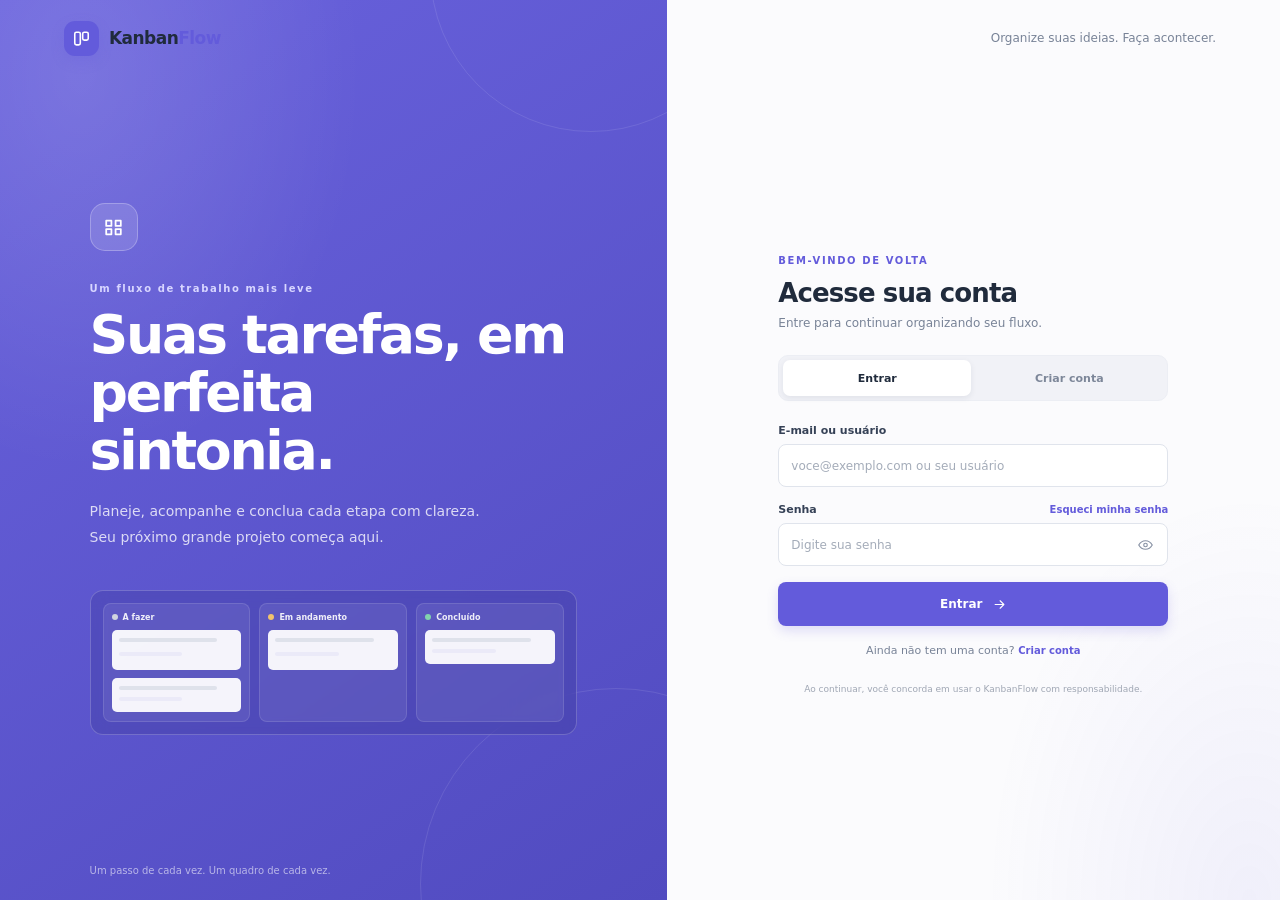
==== commit ccd1f1d8: "Add files via upload" ====
--- a/index.html
+++ b/index.html
@@ -115,6 +115,11 @@
             <small class="field-error" id="register-name-error" aria-live="polite"></small>
           </div>
           <div class="field">
+            <label for="register-username">Nome de usuário</label>
+            <input id="register-username" name="username" type="text" autocomplete="username" autocapitalize="none" spellcheck="false" minlength="3" maxlength="20" placeholder="Ex.: ana_silva" required aria-describedby="register-username-error">
+            <small class="field-error" id="register-username-error" aria-live="polite"></small>
+          </div>
+          <div class="field">
             <label for="register-email">E-mail</label>
             <input id="register-email" name="email" type="email" autocomplete="email" placeholder="voce@exemplo.com" required aria-describedby="register-email-error">
             <small class="field-error" id="register-email-error" aria-live="polite"></small>
@@ -155,12 +160,6 @@
           </button>
           <p class="switch-copy">Já tem uma conta? <button class="inline-link" type="button" data-switch="login">Entrar</button></p>
         </form>
-        <a class="home-link" href="./index.html">
-          <svg viewBox="0 0 24 24" fill="none" aria-hidden="true">
-            <path d="m15 18-6-6 6-6M9 12h12" stroke="currentColor" stroke-width="1.8" stroke-linecap="round" stroke-linejoin="round"/>
-          </svg>
-          Voltar à página inicial
-        </a>
         <p class="privacy-note">Ao continuar, você concorda em usar o KanbanFlow com responsabilidade.</p>
       </div>
     </section>
--- a/style.css
+++ b/style.css
@@ -369,22 +369,6 @@
 
 .switch-copy { margin: 18px 0 0; color: var(--muted); font-size: 11px; text-align: center; }
 
-.home-link {
-  width: fit-content;
-  display: flex;
-  align-items: center;
-  justify-content: center;
-  gap: 7px;
-  margin: 18px auto 0;
-  color: var(--muted);
-  font-size: 11px;
-  font-weight: 650;
-  text-decoration: none;
-}
-
-.home-link:hover { color: var(--accent); }
-.home-link svg { width: 15px; height: 15px; }
-
 .inline-link {
   padding: 0;
   border: 0;
